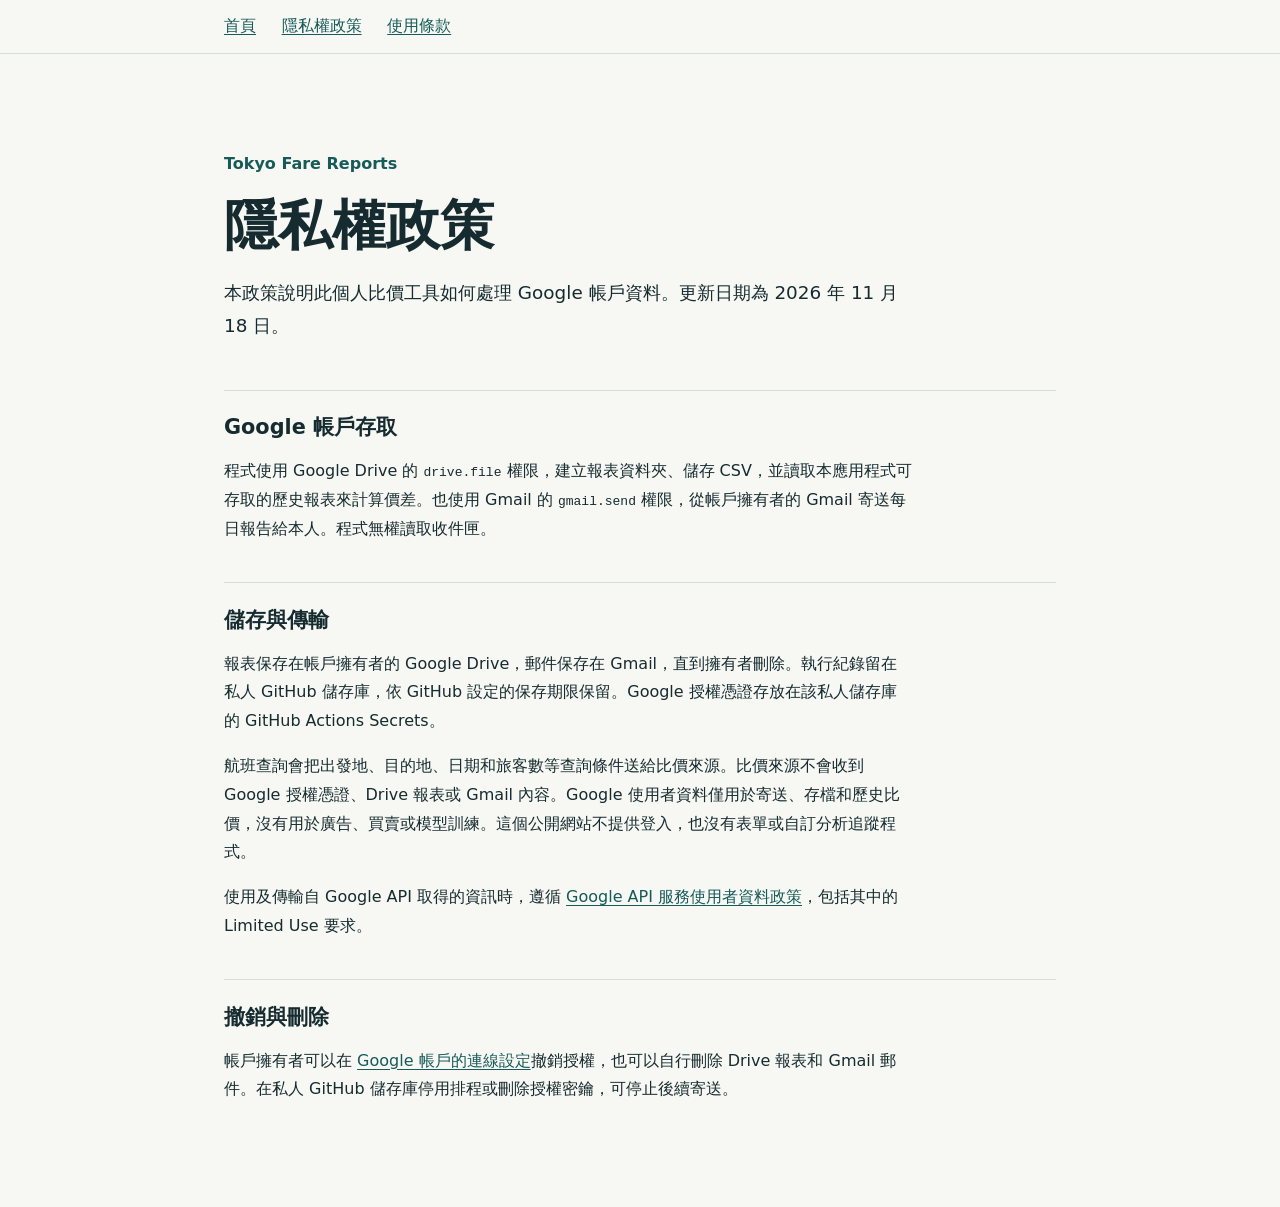
==== privacy.html @ a2d49df3 "Publish Tokyo Fare Reports app information" ====
<!doctype html>
<html lang="zh-Hant">
<head>
  <meta charset="utf-8">
  <meta name="viewport" content="width=device-width, initial-scale=1">
  <title>隱私權政策 | Tokyo Fare Reports</title>
  <link rel="stylesheet" href="./style.css">
</head>
<body>
  <header><nav aria-label="網站導覽">
    <a href="./">首頁</a>
    <a href="./privacy.html">隱私權政策</a>
    <a href="./terms.html">使用條款</a>
  </nav></header>
  <main>
<p class="label">Tokyo Fare Reports</p>
<h1>隱私權政策</h1>
<p class="intro">本政策說明此個人比價工具如何處理 Google 帳戶資料。更新日期為 2026 年 11 月 18 日。</p>
<section>
  <h2>Google 帳戶存取</h2>
  <p>程式使用 Google Drive 的 <code>drive.file</code> 權限，建立報表資料夾、儲存 CSV，並讀取本應用程式可存取的歷史報表來計算價差。也使用 Gmail 的 <code>gmail.send</code> 權限，從帳戶擁有者的 Gmail 寄送每日報告給本人。程式無權讀取收件匣。</p>
</section>
<section>
  <h2>儲存與傳輸</h2>
  <p>報表保存在帳戶擁有者的 Google Drive，郵件保存在 Gmail，直到擁有者刪除。執行紀錄留在私人 GitHub 儲存庫，依 GitHub 設定的保存期限保留。Google 授權憑證存放在該私人儲存庫的 GitHub Actions Secrets。</p>
  <p>航班查詢會把出發地、目的地、日期和旅客數等查詢條件送給比價來源。比價來源不會收到 Google 授權憑證、Drive 報表或 Gmail 內容。Google 使用者資料僅用於寄送、存檔和歷史比價，沒有用於廣告、買賣或模型訓練。這個公開網站不提供登入，也沒有表單或自訂分析追蹤程式。</p>
  <p>使用及傳輸自 Google API 取得的資訊時，遵循 <a href="https://developers.google.com/terms/api-services-user-data-policy">Google API 服務使用者資料政策</a>，包括其中的 Limited Use 要求。</p>
</section>
<section>
  <h2>撤銷與刪除</h2>
  <p>帳戶擁有者可以在 <a href="https://myaccount.google.com/connections">Google 帳戶的連線設定</a>撤銷授權，也可以自行刪除 Drive 報表和 Gmail 郵件。在私人 GitHub 儲存庫停用排程或刪除授權密鑰，可停止後續寄送。</p>
</section>
  </main>
</body>
</html>
---- style.css ----
:root {
  color-scheme: light;
  font-family: system-ui, "Noto Sans TC", sans-serif;
  color: #162b30;
  background: #f7f8f3;
}
body { margin: 0; }
header { border-bottom: 1px solid #d5dfd7; }
nav, main { max-width: 52rem; margin: auto; padding-inline: 1.5rem; }
nav { display: flex; flex-wrap: wrap; gap: .7rem 1.6rem; padding-block: 1rem; }
a { color: #165a59; text-underline-offset: .2em; }
main { padding-block: clamp(2rem, 7vw, 5rem) 4rem; }
.label { color: #165a59; font-weight: 650; }
h1 { font-size: clamp(2rem, 6vw, 3.4rem); line-height: 1.15; margin: .5rem 0 1rem; }
h2 { font-size: 1.3rem; margin: 0 0 .5rem; }
p { line-height: 1.8; max-width: 43rem; }
.intro { font-size: 1.15rem; margin-bottom: 3rem; }
section { border-top: 1px solid #d5dfd7; padding-block: 1.4rem; }
code { overflow-wrap: anywhere; }
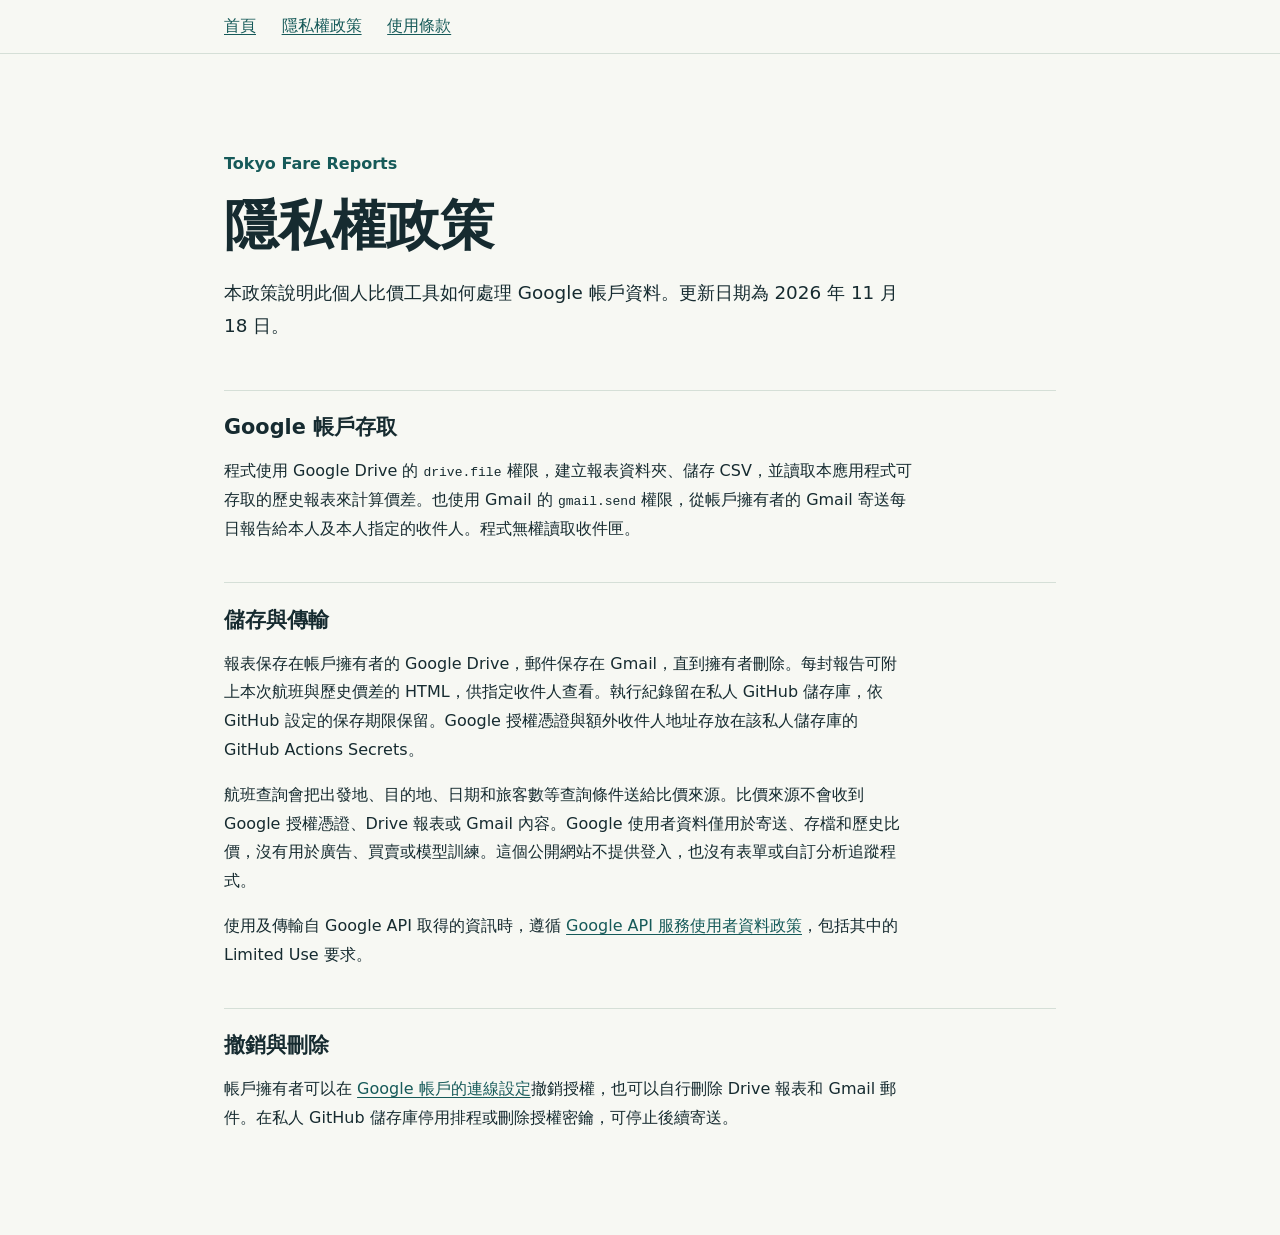
==== commit f82854ec: "Document owner-authorized report recipients" ====
--- a/privacy.html
+++ b/privacy.html
@@ -18,11 +18,11 @@
 <p class="intro">本政策說明此個人比價工具如何處理 Google 帳戶資料。更新日期為 2026 年 11 月 18 日。</p>
 <section>
   <h2>Google 帳戶存取</h2>
-  <p>程式使用 Google Drive 的 <code>drive.file</code> 權限，建立報表資料夾、儲存 CSV，並讀取本應用程式可存取的歷史報表來計算價差。也使用 Gmail 的 <code>gmail.send</code> 權限，從帳戶擁有者的 Gmail 寄送每日報告給本人。程式無權讀取收件匣。</p>
+  <p>程式使用 Google Drive 的 <code>drive.file</code> 權限，建立報表資料夾、儲存 CSV，並讀取本應用程式可存取的歷史報表來計算價差。也使用 Gmail 的 <code>gmail.send</code> 權限，從帳戶擁有者的 Gmail 寄送每日報告給本人及本人指定的收件人。程式無權讀取收件匣。</p>
 </section>
 <section>
   <h2>儲存與傳輸</h2>
-  <p>報表保存在帳戶擁有者的 Google Drive，郵件保存在 Gmail，直到擁有者刪除。執行紀錄留在私人 GitHub 儲存庫，依 GitHub 設定的保存期限保留。Google 授權憑證存放在該私人儲存庫的 GitHub Actions Secrets。</p>
+  <p>報表保存在帳戶擁有者的 Google Drive，郵件保存在 Gmail，直到擁有者刪除。每封報告可附上本次航班與歷史價差的 HTML，供指定收件人查看。執行紀錄留在私人 GitHub 儲存庫，依 GitHub 設定的保存期限保留。Google 授權憑證與額外收件人地址存放在該私人儲存庫的 GitHub Actions Secrets。</p>
   <p>航班查詢會把出發地、目的地、日期和旅客數等查詢條件送給比價來源。比價來源不會收到 Google 授權憑證、Drive 報表或 Gmail 內容。Google 使用者資料僅用於寄送、存檔和歷史比價，沒有用於廣告、買賣或模型訓練。這個公開網站不提供登入，也沒有表單或自訂分析追蹤程式。</p>
   <p>使用及傳輸自 Google API 取得的資訊時，遵循 <a href="https://developers.google.com/terms/api-services-user-data-policy">Google API 服務使用者資料政策</a>，包括其中的 Limited Use 要求。</p>
 </section>
